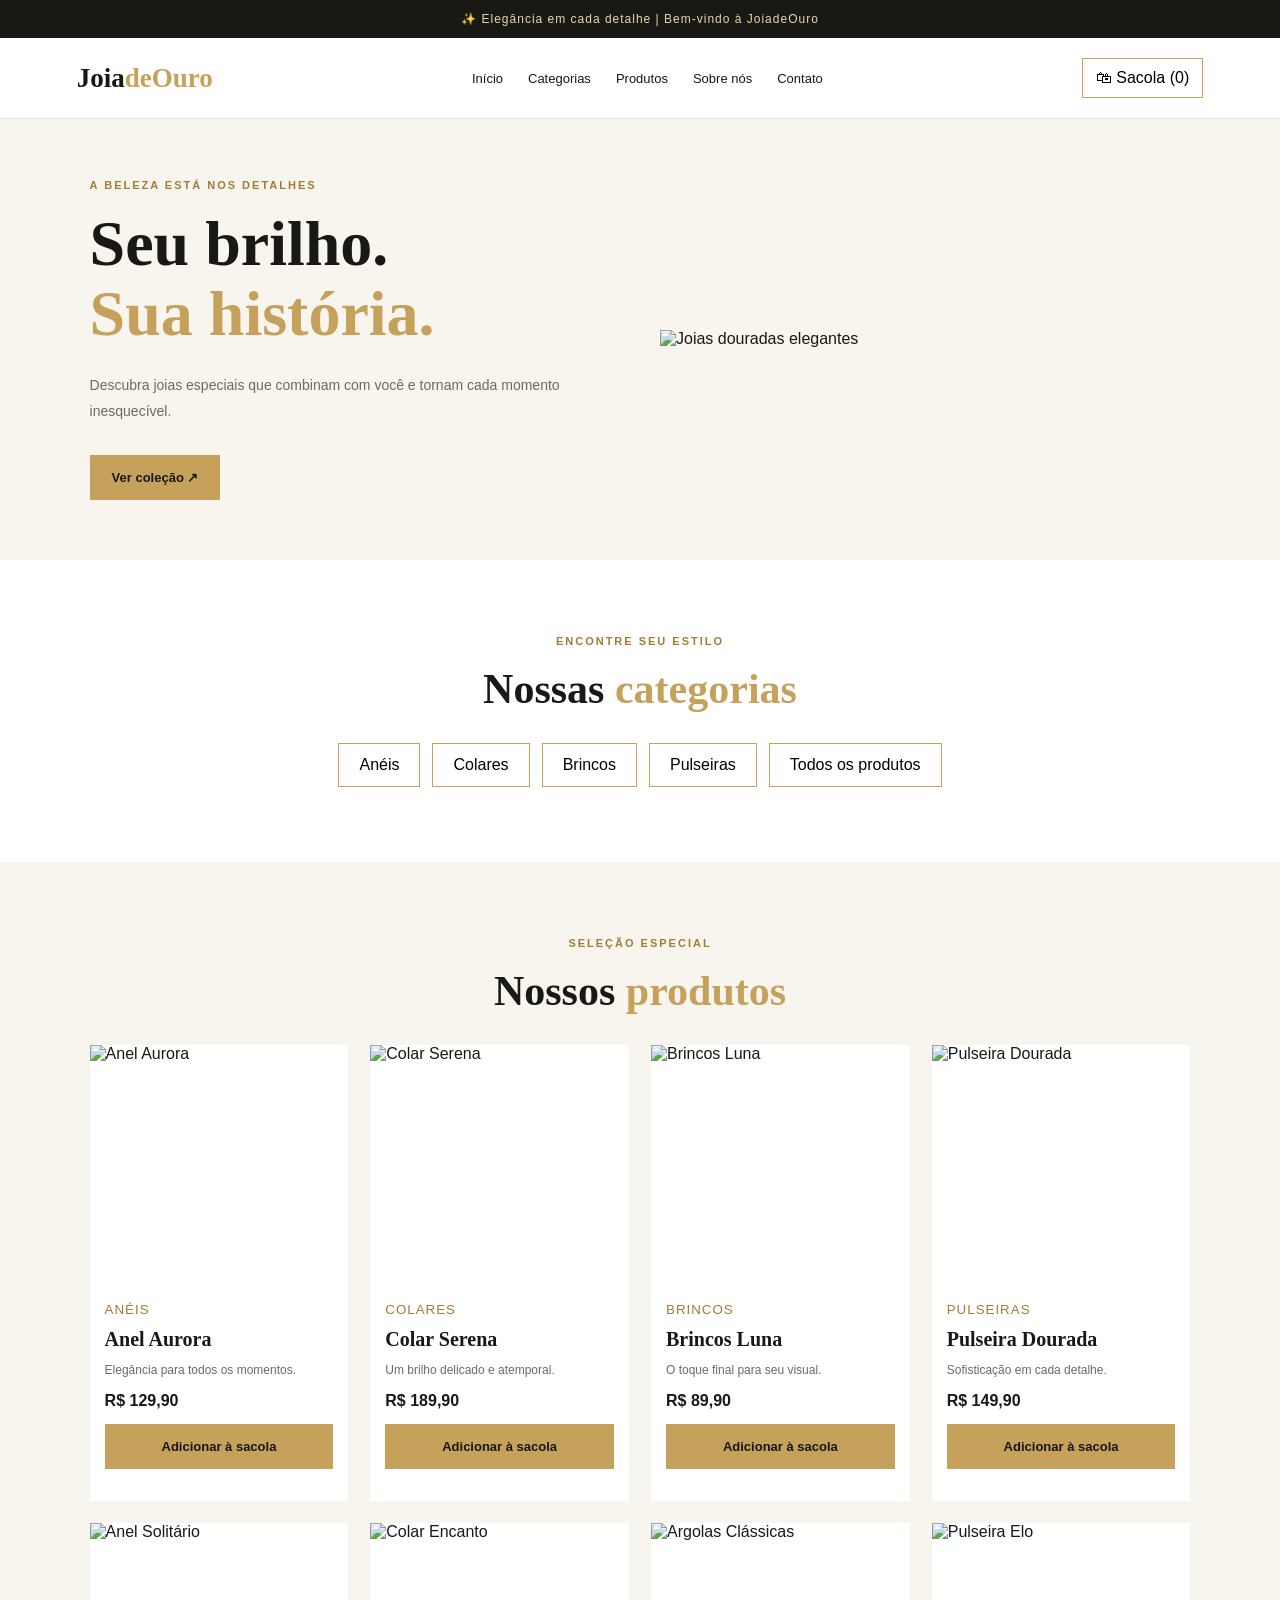
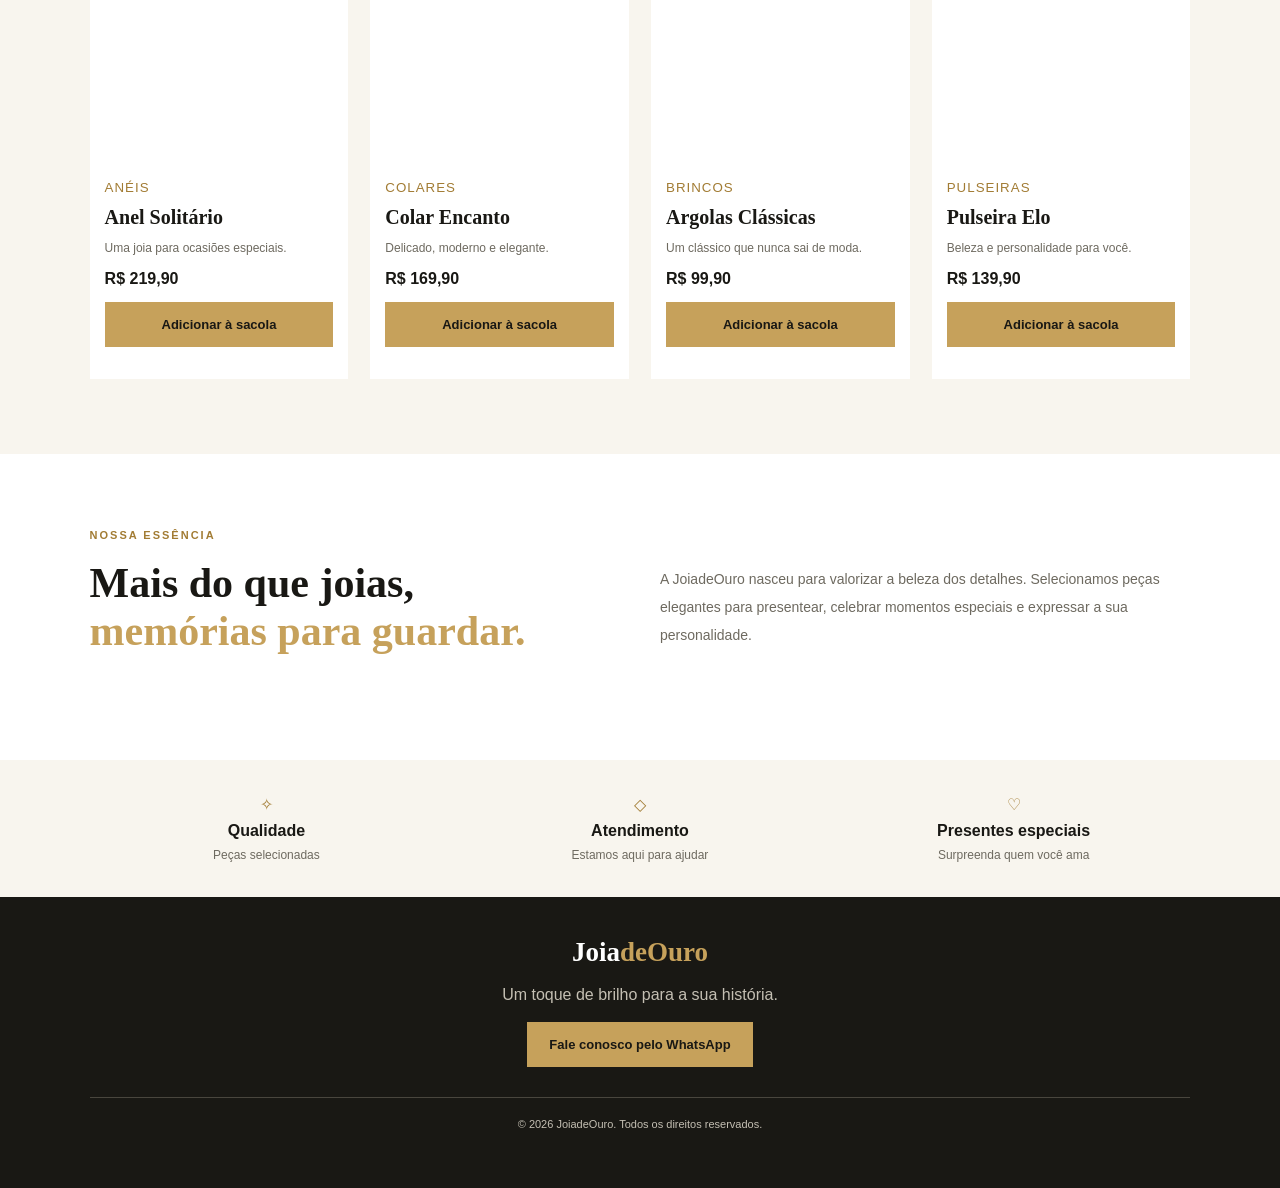
==== index.html @ 99168a04 "quinto" ====
<!DOCTYPE html>
<html lang="pt-BR">
<head>
    <meta charset="UTF-8">
    <meta name="viewport" content="width=device-width, initial-scale=1.0">
    <meta name="description" content="JoiadeOuro: joias e acessórios elegantes.">
    <title>JoiadeOuro | Sua beleza, seu brilho</title>
    <link rel="stylesheet" href="style.css">
    <script src="script.js" defer></script>
</head>
<body>

    <div class="aviso">
        ✨ Elegância em cada detalhe | Bem-vindo à JoiadeOuro
    </div>

    <header class="cabecalho">
        <a href="#inicio" class="logo">Joia<span>deOuro</span></a>

        <button class="menu-toggle" id="menuToggle"
                aria-label="Abrir menu">☰</button>

        <nav id="menu">
            <a href="#inicio">Início</a>
            <a href="#categorias">Categorias</a>
            <a href="#produtos">Produtos</a>
            <a href="#sobre">Sobre nós</a>
            <a href="#contato">Contato</a>
        </nav>

        <button class="botao-sacola" id="abrirCarrinho">
            🛍 Sacola (<span id="quantidadeCarrinho">0</span>)
        </button>
    </header>

    <main>
        <section class="banner" id="inicio">
            <div class="banner-texto">
                <p class="subtitulo">A BELEZA ESTÁ NOS DETALHES</p>
                <h1>Seu brilho.<br><span>Sua história.</span></h1>
                <p>
                    Descubra joias especiais que combinam com você
                    e tornam cada momento inesquecível.
                </p>
                <a href="#produtos" class="botao">Ver coleção ↗</a>
            </div>

            <div class="banner-imagem">
                <img
                    src="https://images.unsplash.com/photo-1617038220319-276d3cfab638?auto=format&fit=crop&w=1000&q=85"
                    alt="Joias douradas elegantes">
            </div>
        </section>

        <section class="categorias" id="categorias">
            <p class="subtitulo">ENCONTRE SEU ESTILO</p>
            <h2>Nossas <span>categorias</span></h2>

            <div class="categorias-lista">
                <button data-categoria="Anéis">Anéis</button>
                <button data-categoria="Colares">Colares</button>
                <button data-categoria="Brincos">Brincos</button>
                <button data-categoria="Pulseiras">Pulseiras</button>
                <button data-categoria="Todos">Todos os produtos</button>
            </div>
        </section>

        <section class="produtos" id="produtos">
            <p class="subtitulo">SELEÇÃO ESPECIAL</p>
            <h2>Nossos <span>produtos</span></h2>

            <div class="lista-produtos" id="listaProdutos"></div>
        </section>

        <section class="sobre" id="sobre">
            <div>
                <p class="subtitulo">NOSSA ESSÊNCIA</p>
                <h2>Mais do que joias,<br><span>memórias para guardar.</span></h2>
            </div>
            <p>
                A JoiadeOuro nasceu para valorizar a beleza dos detalhes.
                Selecionamos peças elegantes para presentear, celebrar
                momentos especiais e expressar a sua personalidade.
            </p>
        </section>

        <section class="beneficios">
            <div>✧ <strong>Qualidade</strong><p>Peças selecionadas</p></div>
            <div>◇ <strong>Atendimento</strong><p>Estamos aqui para ajudar</p></div>
            <div>♡ <strong>Presentes especiais</strong><p>Surpreenda quem você ama</p></div>
        </section>
    </main>

    <footer id="contato">
        <a href="#inicio" class="logo">Joia<span>deOuro</span></a>
        <p>Um toque de brilho para a sua história.</p>
        <a id="linkWhatsApp" class="botao" href="#" target="_blank"
           rel="noopener">Fale conosco pelo WhatsApp</a>
        <p class="direitos">
            © <span id="ano"></span> JoiadeOuro. Todos os direitos reservados.
        </p>
    </footer>

    <div class="fundo-carrinho" id="fundoCarrinho"></div>

    <aside class="carrinho" id="carrinho" aria-label="Carrinho de compras">
        <div class="carrinho-topo">
            <h2>Sua sacola</h2>
            <button id="fecharCarrinho" aria-label="Fechar carrinho">✕</button>
        </div>

        <div id="itensCarrinho"></div>

        <div class="carrinho-rodape">
            <h3>Total: <span id="totalCarrinho">R$ 0,00</span></h3>
            <button class="botao finalizar" id="finalizarCompra">
                Finalizar pelo WhatsApp
            </button>
        </div>
    </aside>

</body>
</html>
---- style.css ----
:root {
    --dourado: #c6a15b;
    --dourado-claro: #ead7a7;
    --preto: #191814;
    --fundo: #f8f5ee;
    --branco: #ffffff;
    --texto: #6e6a60;
}

* {
    margin: 0;
    padding: 0;
    box-sizing: border-box;
}

html {
    scroll-behavior: smooth;
    scroll-padding-top: 90px;
}

body {
    font-family: Arial, sans-serif;
    color: var(--preto);
    background: var(--branco);
}

a {
    color: inherit;
    text-decoration: none;
}

button {
    font: inherit;
    cursor: pointer;
}

.aviso {
    background: var(--preto);
    color: var(--dourado-claro);
    text-align: center;
    padding: 12px;
    font-size: 12px;
    letter-spacing: 1px;
}

.cabecalho {
    display: flex;
    justify-content: space-between;
    align-items: center;
    gap: 20px;
    padding: 20px 6%;
    background: var(--branco);
    border-bottom: 1px solid #eee8dc;
    position: sticky;
    top: 0;
    z-index: 10;
}

.logo {
    font-family: Georgia, serif;
    font-size: 27px;
    font-weight: bold;
    white-space: nowrap;
}

.logo span,
h2 span,
.banner h1 span,
.sobre span {
    color: var(--dourado);
}

#menu {
    display: flex;
    gap: 25px;
}

#menu a {
    font-size: 13px;
    transition: color 0.2s;
}

#menu a:hover {
    color: var(--dourado);
}

.menu-toggle {
    display: none;
    background: transparent;
    border: none;
    font-size: 24px;
}

.botao-sacola {
    background: transparent;
    border: 1px solid var(--dourado);
    padding: 10px 13px;
}

.banner {
    background: var(--fundo);
    padding: 60px 7%;
    display: grid;
    grid-template-columns: 1fr 1fr;
    align-items: center;
    gap: 40px;
}

.banner-texto {
    max-width: 500px;
}

.subtitulo {
    color: #a27c34;
    font-size: 11px;
    letter-spacing: 2px;
    font-weight: bold;
    margin-bottom: 18px;
}

.banner h1 {
    font-family: Georgia, serif;
    font-size: clamp(42px, 5vw, 66px);
    line-height: 1.1;
    margin-bottom: 22px;
}

.banner-texto > p:not(.subtitulo) {
    color: var(--texto);
    line-height: 1.9;
    font-size: 14px;
    margin-bottom: 30px;
}

.banner-imagem img {
    width: 100%;
    height: 430px;
    object-fit: cover;
}

.botao {
    display: inline-block;
    background: var(--dourado);
    color: var(--preto);
    border: none;
    padding: 15px 22px;
    font-weight: bold;
    font-size: 13px;
    transition: 0.2s;
}

.botao:hover {
    background: var(--dourado-claro);
    transform: translateY(-2px);
}

.categorias,
.produtos {
    padding: 75px 7%;
    text-align: center;
}

h2 {
    font-family: Georgia, serif;
    font-size: clamp(30px, 4vw, 42px);
    margin-bottom: 30px;
}

.categorias-lista {
    display: flex;
    justify-content: center;
    flex-wrap: wrap;
    gap: 12px;
}

.categorias-lista button {
    background: var(--branco);
    border: 1px solid var(--dourado);
    padding: 12px 20px;
    transition: 0.2s;
}

.categorias-lista button:hover {
    background: var(--dourado);
}

.produtos {
    background: var(--fundo);
}

.lista-produtos {
    display: grid;
    grid-template-columns: repeat(4, minmax(0, 1fr));
    gap: 22px;
    text-align: left;
}

.produto {
    background: var(--branco);
    min-width: 0;
    padding-bottom: 17px;
}

.produto img {
    width: 100%;
    height: 240px;
    object-fit: cover;
    display: block;
}

.produto-info {
    padding: 15px;
}

.produto-info small {
    color: #a27c34;
    text-transform: uppercase;
    letter-spacing: 1px;
}

.produto-info h3 {
    font-family: Georgia, serif;
    font-size: 20px;
    margin: 10px 0;
}

.produto-info p {
    font-size: 12px;
    line-height: 1.6;
    color: var(--texto);
    margin-bottom: 12px;
}

.preco {
    font-weight: bold;
    margin-bottom: 14px;
}

.produto-info .botao {
    width: 100%;
    text-align: center;
}

.sobre {
    padding: 75px 7%;
    display: grid;
    grid-template-columns: 1fr 1fr;
    gap: 40px;
    align-items: center;
}

.sobre > p {
    color: var(--texto);
    line-height: 2;
    font-size: 14px;
}

.beneficios {
    display: grid;
    grid-template-columns: repeat(3, 1fr);
    gap: 20px;
    text-align: center;
    padding: 35px 7%;
    background: var(--fundo);
    color: #a27c34;
}

.beneficios strong {
    display: block;
    color: var(--preto);
    margin-top: 8px;
}

.beneficios p {
    color: var(--texto);
    font-size: 12px;
    margin-top: 8px;
}

footer {
    background: var(--preto);
    color: var(--branco);
    padding: 40px 7%;
    text-align: center;
}

footer > p {
    color: #c4bfb3;
    margin: 18px 0;
}

.direitos {
    font-size: 11px;
    border-top: 1px solid #49463e;
    padding-top: 20px;
    margin-top: 30px;
}

.fundo-carrinho {
    position: fixed;
    inset: 0;
    background: #0008;
    z-index: 19;
    display: none;
}

.fundo-carrinho.aberto {
    display: block;
}

.carrinho {
    position: fixed;
    right: 0;
    top: 0;
    width: min(420px, 100%);
    height: 100vh;
    padding: 25px;
    background: var(--branco);
    z-index: 20;
    display: flex;
    flex-direction: column;
    transform: translateX(100%);
    transition: transform 0.3s;
}

.carrinho.aberto {
    transform: translateX(0);
}

.carrinho-topo {
    display: flex;
    justify-content: space-between;
    align-items: center;
    border-bottom: 1px solid #eee;
    padding-bottom: 18px;
}

.carrinho-topo h2 {
    margin: 0;
}

.carrinho-topo button {
    background: none;
    border: none;
    font-size: 22px;
}

#itensCarrinho {
    flex: 1;
    overflow-y: auto;
}

.item-carrinho {
    display: flex;
    justify-content: space-between;
    gap: 12px;
    padding: 18px 0;
    border-bottom: 1px solid #eee;
    font-size: 13px;
}

.item-carrinho button {
    border: 0;
    background: transparent;
    color: #a27c34;
    padding: 5px;
}

.carrinho-rodape {
    border-top: 1px solid #eee;
    padding-top: 20px;
}

.carrinho-rodape h3 {
    margin-bottom: 18px;
}

.finalizar {
    width: 100%;
}

@media (max-width: 900px) {
    .cabecalho {
        padding: 17px 4%;
    }

    #menu {
        gap: 12px;
    }

    .lista-produtos {
        grid-template-columns: repeat(2, minmax(0, 1fr));
    }

    .banner {
        padding: 45px 5%;
    }
}

@media (max-width: 650px) {
    .cabecalho {
        flex-wrap: wrap;
    }

    .menu-toggle {
        display: block;
        order: 2;
    }

    .botao-sacola {
        order: 3;
    }

    #menu {
        display: none;
        width: 100%;
        flex-direction: column;
        order: 4;
        gap: 0;
    }

    #menu.aberto {
        display: flex;
    }

    #menu a {
        padding: 12px 0;
        border-top: 1px solid #eee;
    }

    .banner {
        grid-template-columns: 1fr;
        padding: 40px 6%;
    }

    .banner-imagem img {
        height: 320px;
    }

    .categorias,
    .produtos {
        padding: 55px 5%;
    }

    .lista-produtos {
        gap: 12px;
    }

    .produto img {
        height: 190px;
    }

    .produto-info {
        padding: 10px;
    }

    .produto-info h3 {
        font-size: 17px;
    }

    .sobre {
        grid-template-columns: 1fr;
        padding: 55px 6%;
    }

    .beneficios {
        grid-template-columns: 1fr;
        gap: 28px;
    }
}
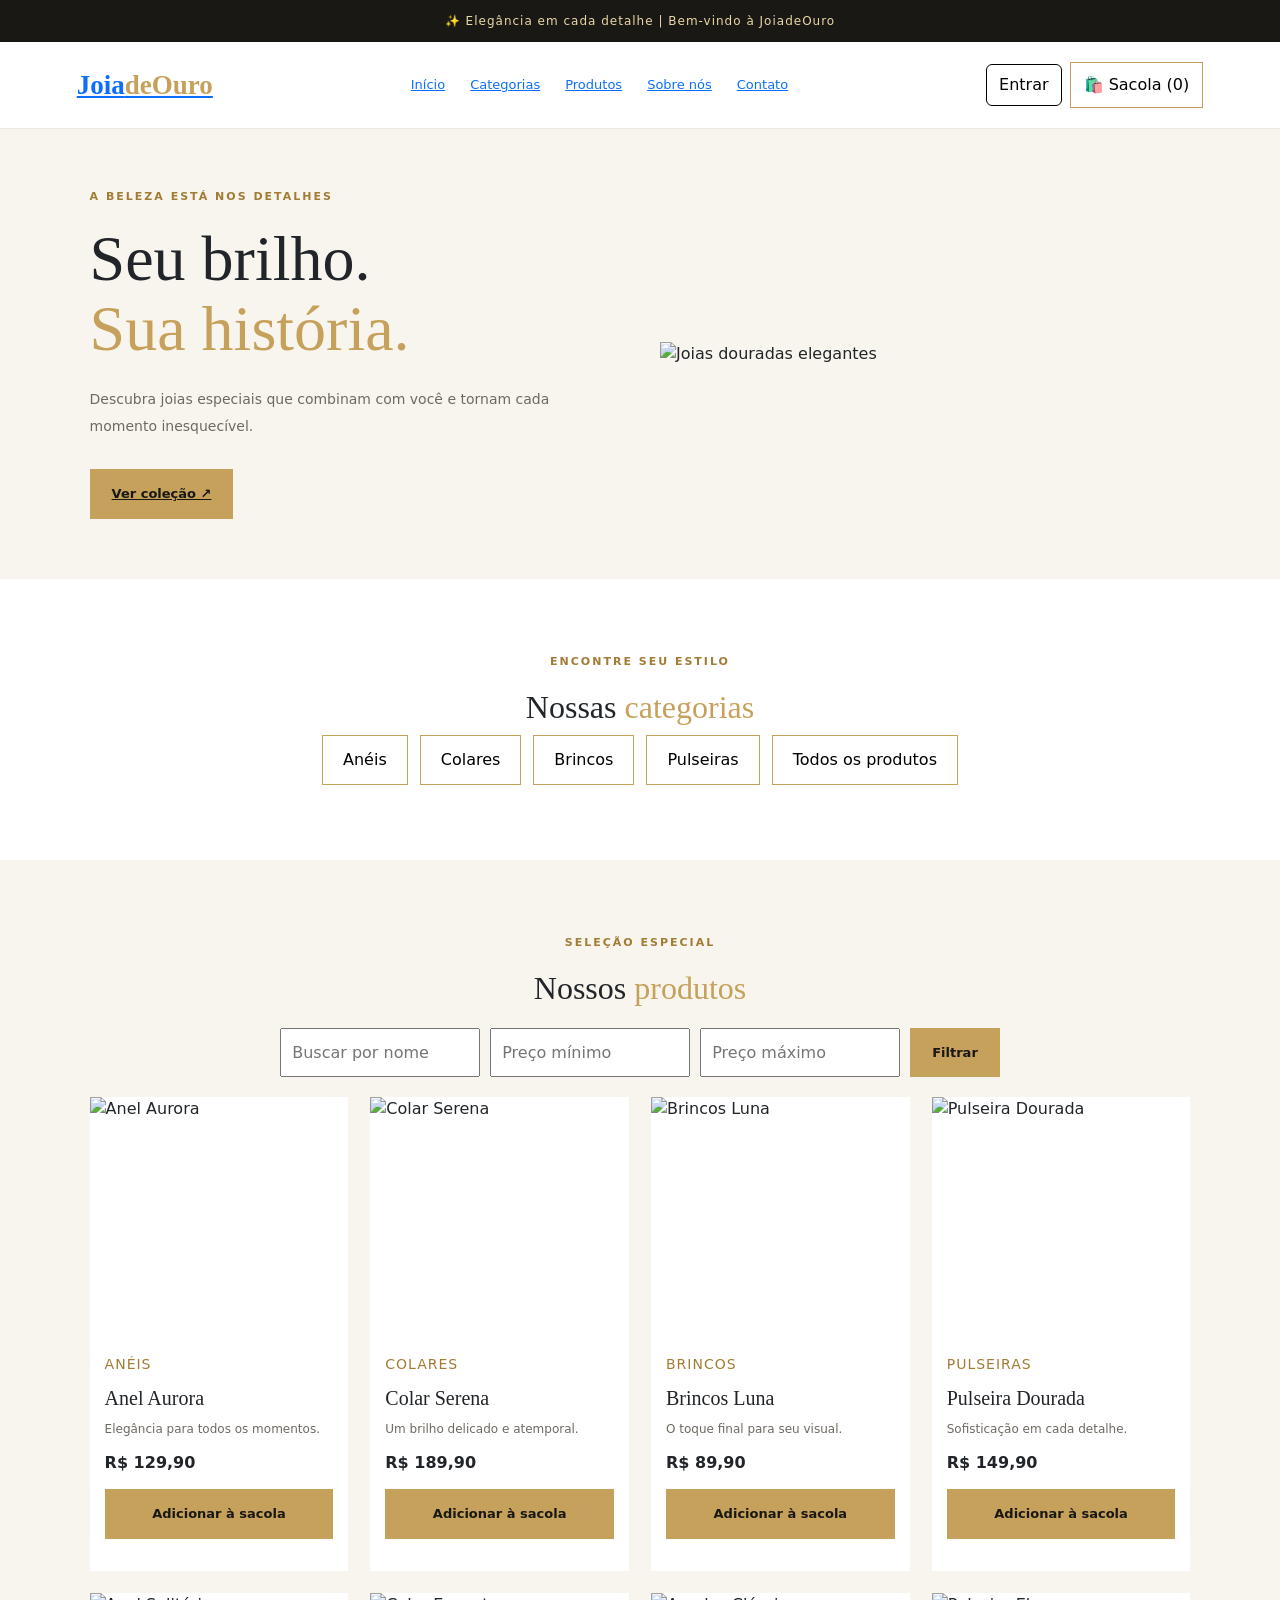
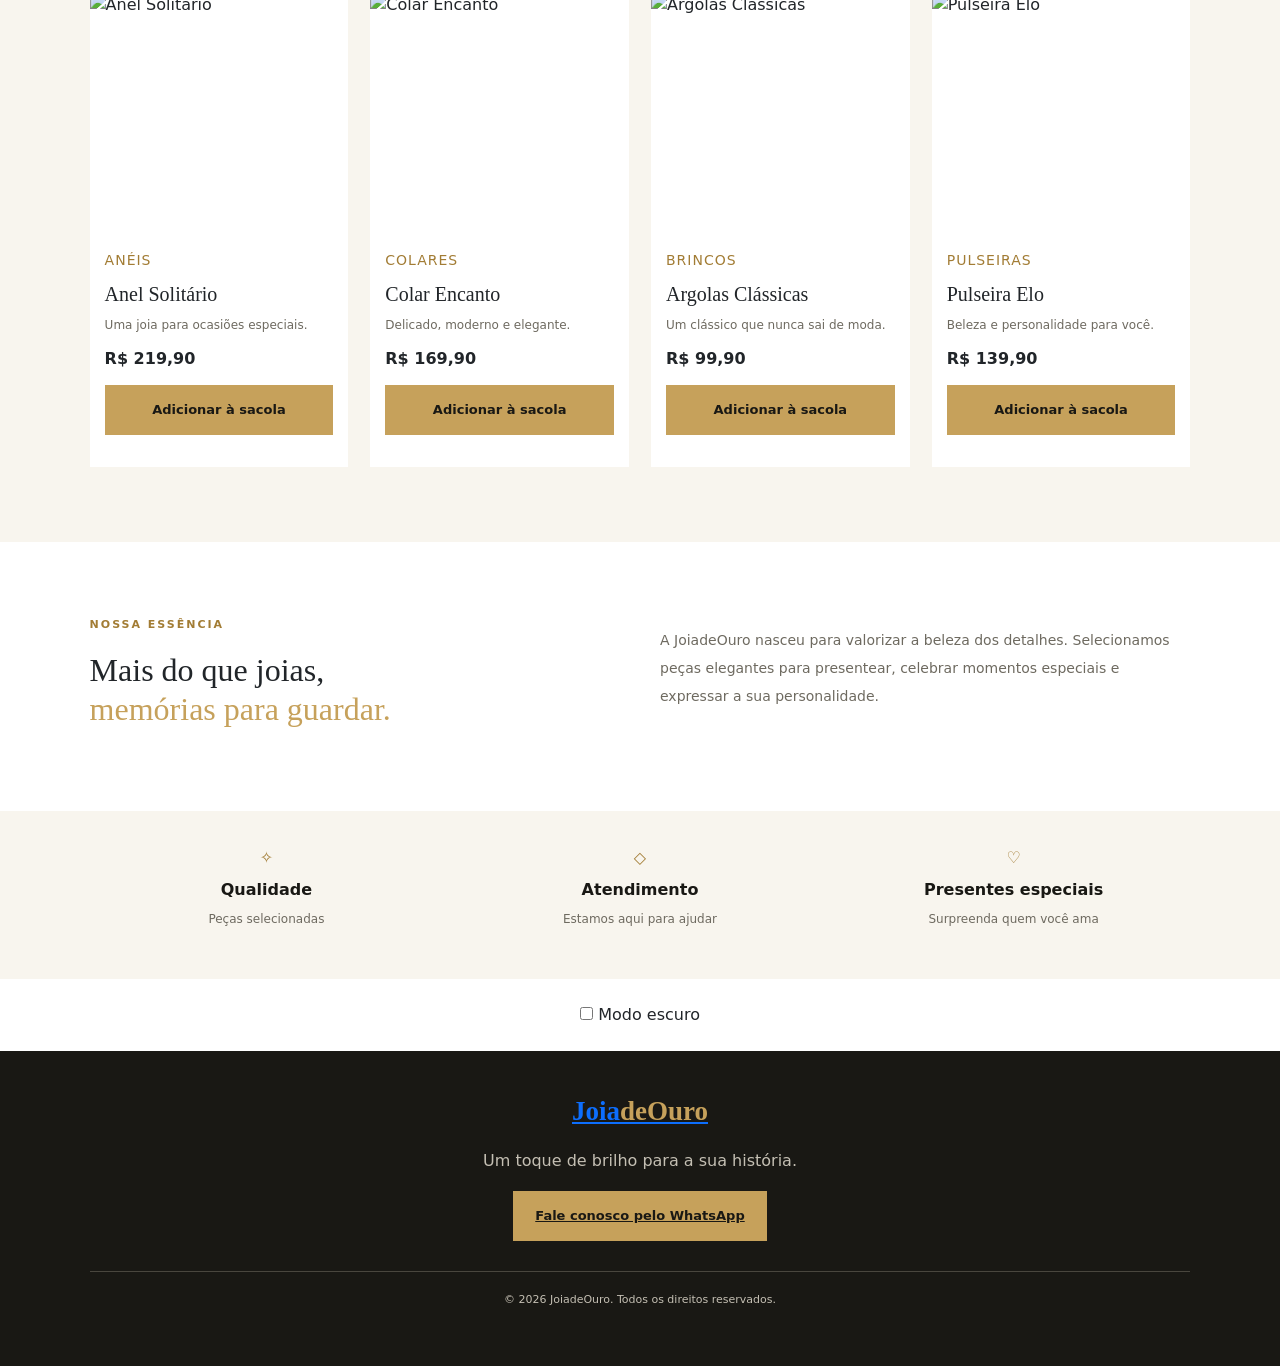
==== commit f7cf7096: "sexto" ====
--- a/index.html
+++ b/index.html
@@ -5,10 +5,82 @@
     <meta charset="UTF-8">
     <meta name="viewport" content="width=device-width, initial-scale=1.0">
     <meta name="description" content="JoiadeOuro: joias e acessórios elegantes.">
+
     <title>JoiadeOuro | Sua beleza, seu brilho</title>
+
     <link rel="stylesheet" href="style.css">
+    <link href="https://cdn.jsdelivr.net/npm/bootstrap@5.3.2/dist/css/bootstrap.min.css"
+          rel="stylesheet">
+
+    <!-- Firebase -->
+    <script src="https://www.gstatic.com/firebasejs/9.23.0/firebase-app-compat.js"></script>
+    <script src="https://www.gstatic.com/firebasejs/9.23.0/firebase-auth-compat.js"></script>
+    <script src="https://www.gstatic.com/firebasejs/9.23.0/firebase-firestore-compat.js"></script>
+    <script src="https://www.gstatic.com/firebasejs/9.23.0/firebase-storage-compat.js"></script>
+
+    <script src="js/firebase-config.js" defer></script>
     <script src="script.js" defer></script>
+    <script src="js/main.js" defer></script>
+
+    <style>
+        .acesso-conta {
+            display: flex;
+            align-items: center;
+            gap: 8px;
+            flex-wrap: wrap;
+        }
+
+        .modal {
+            color: #222;
+        }
+
+        .modal input {
+            margin-bottom: 12px;
+        }
+
+        .modo-escuro {
+            background: #181818 !important;
+            color: #f5f5f5 !important;
+        }
+
+        .modo-escuro header,
+        .modo-escuro section,
+        .modo-escuro footer {
+            color: inherit;
+        }
+
+        .modo-escuro .card {
+            background: #292929;
+            color: white;
+        }
+
+        .botao-conta {
+            border: 1px solid currentColor;
+            padding: 8px 12px;
+            border-radius: 6px;
+            background: transparent;
+            cursor: pointer;
+        }
+
+        .controles-loja {
+            display: flex;
+            gap: 10px;
+            justify-content: center;
+            flex-wrap: wrap;
+            margin: 20px 0;
+        }
+
+        .controles-loja input {
+            padding: 10px;
+            max-width: 200px;
+        }
+
+        .lista-produtos {
+            min-height: 80px;
+        }
+    </style>
 </head>
+
 <body>
 
     <div class="aviso">
@@ -29,20 +101,35 @@
             <a href="#contato">Contato</a>
         </nav>
 
-        <button class="botao-sacola" id="abrirCarrinho">
-            🛍 Sacola (<span id="quantidadeCarrinho">0</span>)
-        </button>
+        <div class="acesso-conta">
+            <button class="botao-conta" id="btn-login"
+                    onclick="abrirLogin()">Entrar</button>
+
+            <button class="botao-conta" id="btn-logout"
+                    onclick="logout()" hidden>Sair</button>
+
+            <button class="botao-conta" id="btn-admin"
+                    onclick="window.location.href='admin.html'"
+                    hidden>Admin</button>
+
+            <button class="botao-sacola" id="abrirCarrinho">
+                🛍 Sacola (<span id="quantidadeCarrinho">0</span>)
+            </button>
+        </div>
     </header>
 
     <main>
         <section class="banner" id="inicio">
             <div class="banner-texto">
                 <p class="subtitulo">A BELEZA ESTÁ NOS DETALHES</p>
+
                 <h1>Seu brilho.<br><span>Sua história.</span></h1>
+
                 <p>
                     Descubra joias especiais que combinam com você
                     e tornam cada momento inesquecível.
                 </p>
+
                 <a href="#produtos" class="botao">Ver coleção ↗</a>
             </div>
 
@@ -70,14 +157,33 @@
             <p class="subtitulo">SELEÇÃO ESPECIAL</p>
             <h2>Nossos <span>produtos</span></h2>
 
+            <div class="controles-loja">
+                <input type="text" id="busca"
+                       placeholder="Buscar por nome">
+
+                <input type="number" id="precoMin"
+                       placeholder="Preço mínimo" min="0">
+
+                <input type="number" id="precoMax"
+                       placeholder="Preço máximo" min="0">
+
+                <button class="botao" type="button"
+                        onclick="aplicarFiltros()">Filtrar</button>
+            </div>
+
+            <!-- Área para os produtos -->
             <div class="lista-produtos" id="listaProdutos"></div>
         </section>
 
         <section class="sobre" id="sobre">
             <div>
                 <p class="subtitulo">NOSSA ESSÊNCIA</p>
-                <h2>Mais do que joias,<br><span>memórias para guardar.</span></h2>
-            </div>
+                <h2>
+                    Mais do que joias,<br>
+                    <span>memórias para guardar.</span>
+                </h2>
+            </div>
+
             <p>
                 A JoiadeOuro nasceu para valorizar a beleza dos detalhes.
                 Selecionamos peças elegantes para presentear, celebrar
@@ -86,39 +192,147 @@
         </section>
 
         <section class="beneficios">
-            <div>✧ <strong>Qualidade</strong><p>Peças selecionadas</p></div>
-            <div>◇ <strong>Atendimento</strong><p>Estamos aqui para ajudar</p></div>
-            <div>♡ <strong>Presentes especiais</strong><p>Surpreenda quem você ama</p></div>
+            <div>
+                ✧ <strong>Qualidade</strong>
+                <p>Peças selecionadas</p>
+            </div>
+
+            <div>
+                ◇ <strong>Atendimento</strong>
+                <p>Estamos aqui para ajudar</p>
+            </div>
+
+            <div>
+                ♡ <strong>Presentes especiais</strong>
+                <p>Surpreenda quem você ama</p>
+            </div>
+        </section>
+
+        <section class="text-center py-4">
+            <label>
+                <input type="checkbox" id="modoEscuroToggle"
+                       onchange="alternarModoEscuro()">
+                Modo escuro
+            </label>
         </section>
     </main>
 
     <footer id="contato">
         <a href="#inicio" class="logo">Joia<span>deOuro</span></a>
+
         <p>Um toque de brilho para a sua história.</p>
-        <a id="linkWhatsApp" class="botao" href="#" target="_blank"
-           rel="noopener">Fale conosco pelo WhatsApp</a>
+
+        <a id="linkWhatsApp" class="botao" href="#"
+           target="_blank" rel="noopener">
+            Fale conosco pelo WhatsApp
+        </a>
+
         <p class="direitos">
-            © <span id="ano"></span> JoiadeOuro. Todos os direitos reservados.
+            © <span id="ano"></span> JoiadeOuro.
+            Todos os direitos reservados.
         </p>
     </footer>
 
+    <!-- Carrinho -->
     <div class="fundo-carrinho" id="fundoCarrinho"></div>
 
-    <aside class="carrinho" id="carrinho" aria-label="Carrinho de compras">
+    <aside class="carrinho" id="carrinho"
+           aria-label="Carrinho de compras">
+
         <div class="carrinho-topo">
             <h2>Sua sacola</h2>
-            <button id="fecharCarrinho" aria-label="Fechar carrinho">✕</button>
+            <button id="fecharCarrinho"
+                    aria-label="Fechar carrinho">✕</button>
         </div>
 
         <div id="itensCarrinho"></div>
 
         <div class="carrinho-rodape">
-            <h3>Total: <span id="totalCarrinho">R$ 0,00</span></h3>
-            <button class="botao finalizar" id="finalizarCompra">
+            <h3>
+                Total:
+                <span id="totalCarrinho">R$ 0,00</span>
+            </h3>
+
+            <button class="botao finalizar"
+                    id="finalizarCompra">
                 Finalizar pelo WhatsApp
             </button>
         </div>
     </aside>
 
+    <!-- Modal de login e cadastro -->
+    <div class="modal fade" id="loginModal"
+         tabindex="-1" aria-labelledby="loginModalTitulo"
+         aria-hidden="true">
+
+        <div class="modal-dialog modal-dialog-centered">
+            <div class="modal-content">
+
+                <div class="modal-header">
+                    <h5 class="modal-title" id="loginModalTitulo">
+                        Acesso à JoiadeOuro
+                    </h5>
+
+                    <button class="btn-close" type="button"
+                            data-bs-dismiss="modal"
+                            aria-label="Fechar"></button>
+                </div>
+
+                <div class="modal-body">
+                    <h6>Entrar na conta</h6>
+
+                    <input class="form-control" id="email"
+                           type="email" placeholder="Seu e-mail"
+                           autocomplete="email">
+
+                    <input class="form-control" id="senha"
+                           type="password" placeholder="Sua senha"
+                           autocomplete="current-password">
+
+                    <button class="btn btn-primary w-100 mb-3"
+                            type="button" onclick="login()">
+                        Entrar
+                    </button>
+
+                    <hr>
+
+                    <h6>Criar uma conta</h6>
+
+                    <input class="form-control" id="emailCadastro"
+                           type="email" placeholder="Novo e-mail"
+                           autocomplete="email">
+
+                    <input class="form-control" id="senhaCadastro"
+                           type="password" placeholder="Crie uma senha"
+                           autocomplete="new-password">
+
+                    <button class="btn btn-success w-100"
+                            type="button" onclick="cadastrar()">
+                        Cadastrar
+                    </button>
+                </div>
+            </div>
+        </div>
+    </div>
+
+    <script src="https://cdn.jsdelivr.net/npm/bootstrap@5.3.2/dist/js/bootstrap.bundle.min.js"></script>
+
+    <script>
+        function alternarModoEscuro() {
+            document.body.classList.toggle(
+                'modo-escuro',
+                document.getElementById('modoEscuroToggle').checked
+            );
+        }
+
+        function abrirLogin() {
+            const modalElemento = document.getElementById('loginModal');
+            bootstrap.Modal.getOrCreateInstance(modalElemento).show();
+        }
+
+        document.getElementById('ano').textContent =
+            new Date().getFullYear();
+    </script>
+
 </body>
 </html>
